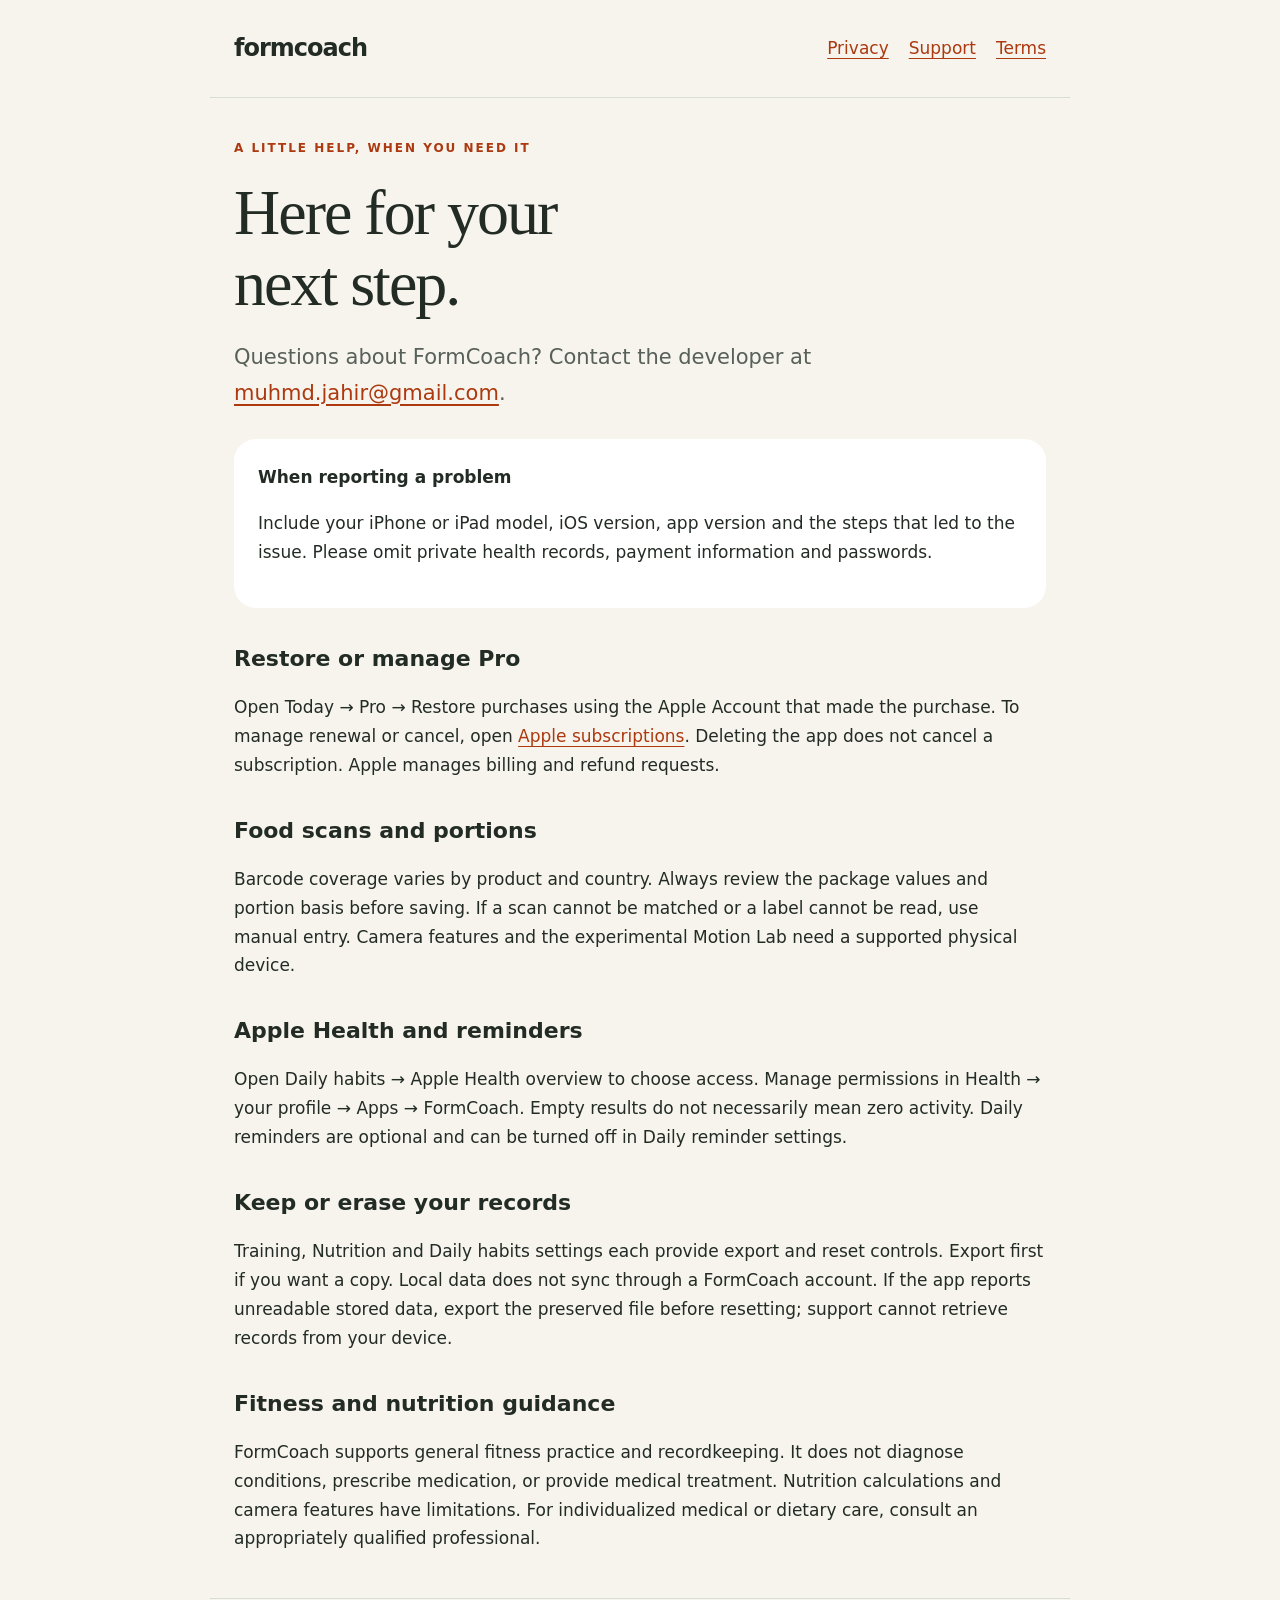
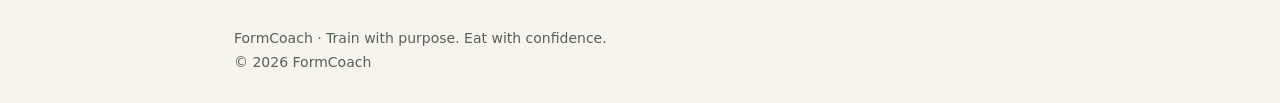
==== support/index.html @ a0062494 "Publish FormCoach privacy and support pages" ====
<!doctype html><html lang="en"><head><meta charset="utf-8"><meta name="viewport" content="width=device-width,initial-scale=1"><meta name="description" content="FormCoach support and developer contact."><title>Support · FormCoach</title><link rel="stylesheet" href="../style.css"></head><body><header><a class="brand" href="../">formcoach</a><nav aria-label="Main"><a href="../">Privacy</a><a href="../support/">Support</a><a href="../terms/">Terms</a></nav></header><main><p class="eyebrow">A little help, when you need it</p><h1>Here for your<br>next step.</h1><p class="intro">Questions about FormCoach? Contact the developer at <a href="mailto:muhmd.jahir@gmail.com">muhmd.jahir@gmail.com</a>.</p><div class="card"><strong>When reporting a problem</strong><p>Include your iPhone or iPad model, iOS version, app version and the steps that led to the issue. Please omit private health records, payment information and passwords.</p></div>
<h2>Restore or manage Pro</h2><p>Open Today → Pro → Restore purchases using the Apple Account that made the purchase. To manage renewal or cancel, open <a href="https://apps.apple.com/account/subscriptions">Apple subscriptions</a>. Deleting the app does not cancel a subscription. Apple manages billing and refund requests.</p>
<h2>Food scans and portions</h2><p>Barcode coverage varies by product and country. Always review the package values and portion basis before saving. If a scan cannot be matched or a label cannot be read, use manual entry. Camera features and the experimental Motion Lab need a supported physical device.</p>
<h2>Apple Health and reminders</h2><p>Open Daily habits → Apple Health overview to choose access. Manage permissions in Health → your profile → Apps → FormCoach. Empty results do not necessarily mean zero activity. Daily reminders are optional and can be turned off in Daily reminder settings.</p>
<h2>Keep or erase your records</h2><p>Training, Nutrition and Daily habits settings each provide export and reset controls. Export first if you want a copy. Local data does not sync through a FormCoach account. If the app reports unreadable stored data, export the preserved file before resetting; support cannot retrieve records from your device.</p>
<h2>Fitness and nutrition guidance</h2><p>FormCoach supports general fitness practice and recordkeeping. It does not diagnose conditions, prescribe medication, or provide medical treatment. Nutrition calculations and camera features have limitations. For individualized medical or dietary care, consult an appropriately qualified professional.</p></main><footer>FormCoach · Train with purpose. Eat with confidence.<br>© 2026 FormCoach</footer></body></html>
---- style.css ----
:root{color-scheme:light dark;--paper:#f6f4ed;--card:#fff;--ink:#232b25;--muted:#576059;--accent:#ac390f;--line:#d9ded3}*{box-sizing:border-box}body{margin:0;background:var(--paper);color:var(--ink);font:17px/1.7 system-ui,-apple-system,sans-serif}header,main,footer{max-width:860px;margin:auto;padding:28px 24px}header{display:flex;align-items:center;justify-content:space-between;gap:24px;border-bottom:1px solid var(--line)}.brand{font-weight:750;font-size:24px;color:var(--ink);text-decoration:none;letter-spacing:-1px}nav{display:flex;gap:20px;flex-wrap:wrap}a{color:var(--accent);text-underline-offset:4px}a:focus-visible{outline:3px solid var(--accent);outline-offset:5px}h1{font:clamp(40px,8vw,64px)/1.1 Georgia,serif;letter-spacing:-2px;margin:20px 0}h2{font-size:22px;margin-top:36px;line-height:1.4}.intro{font-size:21px;color:var(--muted)}.eyebrow{font-size:12px;text-transform:uppercase;letter-spacing:2px;font-weight:700;color:var(--accent)}.card{background:var(--card);padding:24px;border-radius:22px;margin:28px 0}li{margin-bottom:10px}footer{border-top:1px solid var(--line);color:var(--muted);font-size:14px}small{color:var(--muted)}@media(max-width:540px){header{align-items:flex-start;flex-direction:column;gap:12px}nav{gap:16px}main{padding-top:18px}.card{padding:20px}}@media(prefers-color-scheme:dark){:root{--paper:#171d19;--card:#222c24;--ink:#f2f1e9;--muted:#b5c1b6;--accent:#ffac85;--line:#3c4940}}
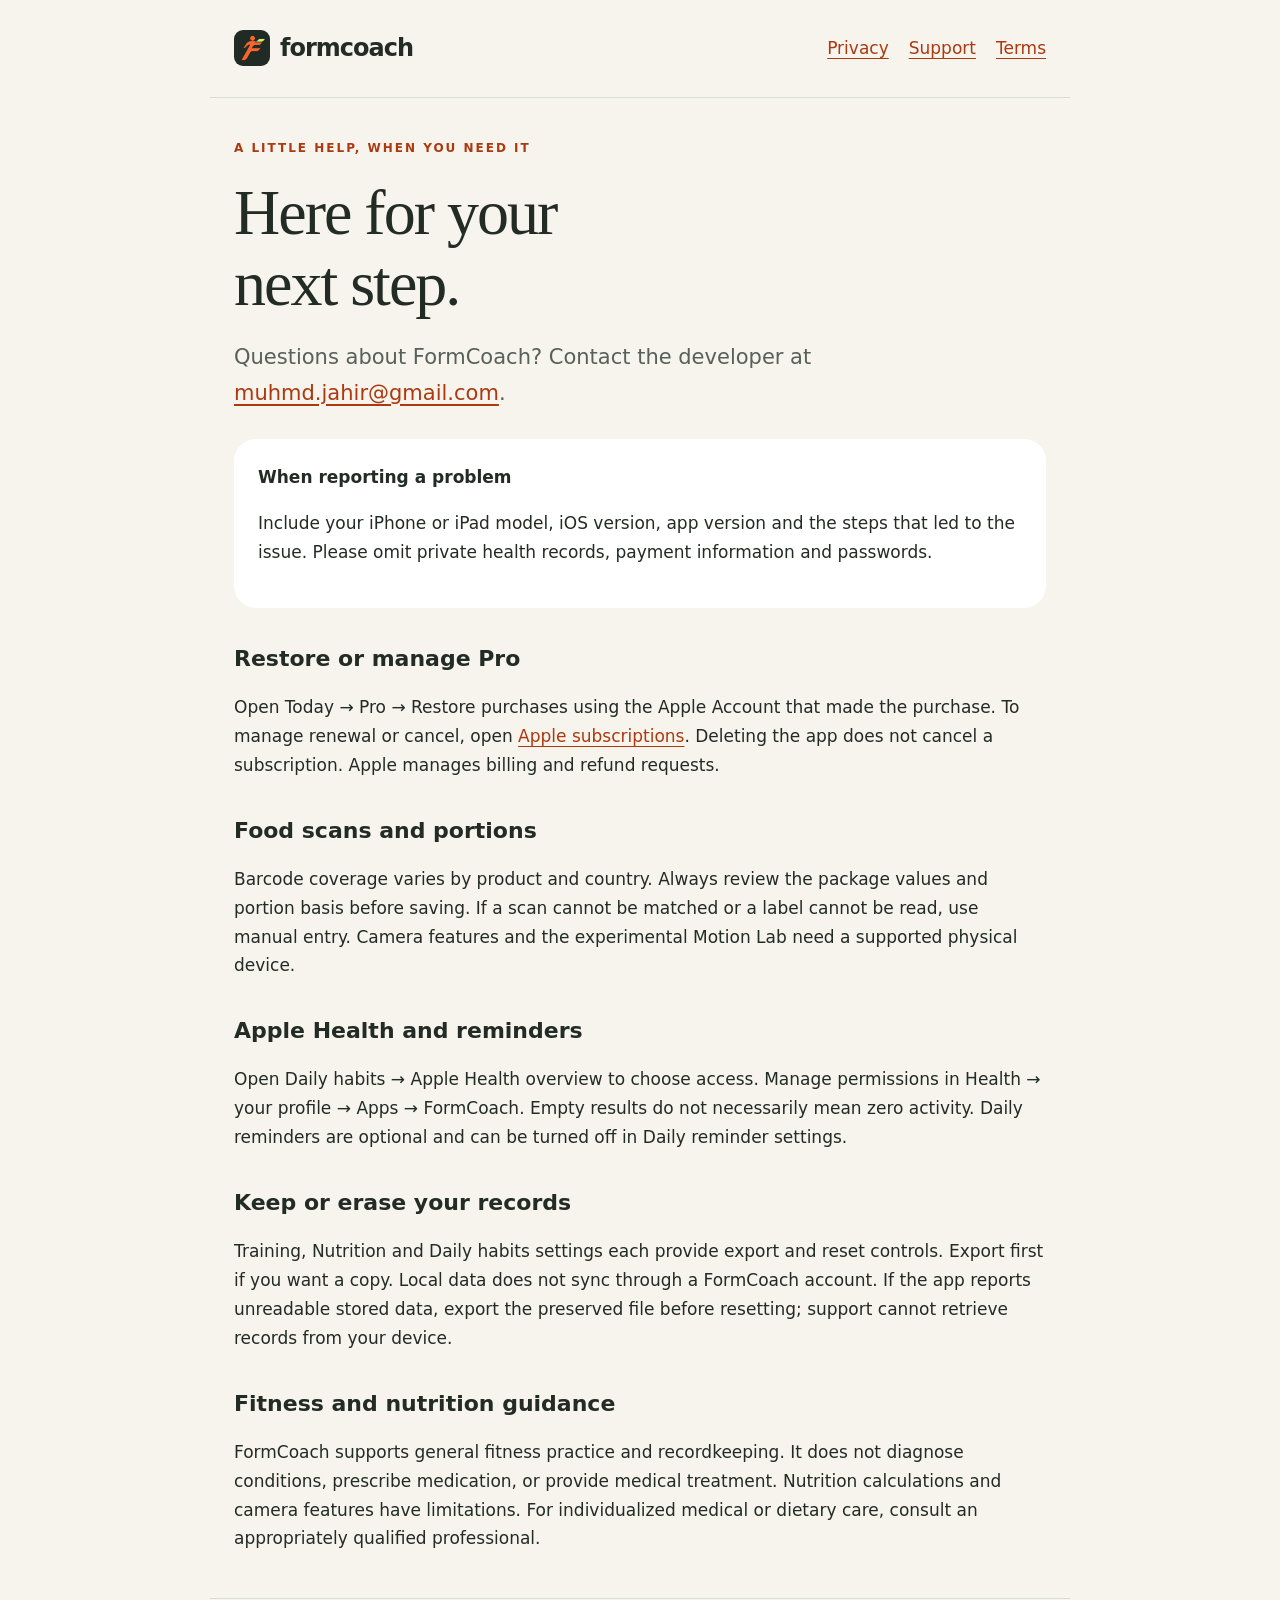
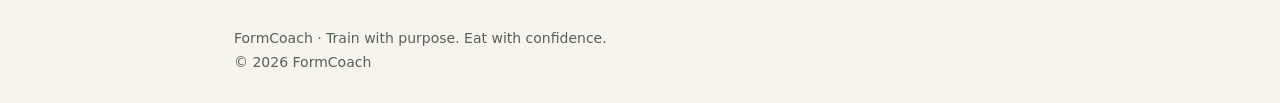
==== commit 85b4f903: "Add the new FormCoach brand mark" ====
--- a/support/index.html
+++ b/support/index.html
@@ -1,4 +1,4 @@
-<!doctype html><html lang="en"><head><meta charset="utf-8"><meta name="viewport" content="width=device-width,initial-scale=1"><meta name="description" content="FormCoach support and developer contact."><title>Support · FormCoach</title><link rel="stylesheet" href="../style.css"></head><body><header><a class="brand" href="../">formcoach</a><nav aria-label="Main"><a href="../">Privacy</a><a href="../support/">Support</a><a href="../terms/">Terms</a></nav></header><main><p class="eyebrow">A little help, when you need it</p><h1>Here for your<br>next step.</h1><p class="intro">Questions about FormCoach? Contact the developer at <a href="mailto:muhmd.jahir@gmail.com">muhmd.jahir@gmail.com</a>.</p><div class="card"><strong>When reporting a problem</strong><p>Include your iPhone or iPad model, iOS version, app version and the steps that led to the issue. Please omit private health records, payment information and passwords.</p></div>
+<!doctype html><html lang="en"><head><meta charset="utf-8"><meta name="viewport" content="width=device-width,initial-scale=1"><meta name="description" content="FormCoach support and developer contact."><title>Support · FormCoach</title><link rel="stylesheet" href="../style.css"><link rel="icon" href="../logo.png"></head><body><header><a class="brand" href="../"><img src="../logo.png" width="36" height="36" alt="">formcoach</a><nav aria-label="Main"><a href="../">Privacy</a><a href="../support/">Support</a><a href="../terms/">Terms</a></nav></header><main><p class="eyebrow">A little help, when you need it</p><h1>Here for your<br>next step.</h1><p class="intro">Questions about FormCoach? Contact the developer at <a href="mailto:muhmd.jahir@gmail.com">muhmd.jahir@gmail.com</a>.</p><div class="card"><strong>When reporting a problem</strong><p>Include your iPhone or iPad model, iOS version, app version and the steps that led to the issue. Please omit private health records, payment information and passwords.</p></div>
 <h2>Restore or manage Pro</h2><p>Open Today → Pro → Restore purchases using the Apple Account that made the purchase. To manage renewal or cancel, open <a href="https://apps.apple.com/account/subscriptions">Apple subscriptions</a>. Deleting the app does not cancel a subscription. Apple manages billing and refund requests.</p>
 <h2>Food scans and portions</h2><p>Barcode coverage varies by product and country. Always review the package values and portion basis before saving. If a scan cannot be matched or a label cannot be read, use manual entry. Camera features and the experimental Motion Lab need a supported physical device.</p>
 <h2>Apple Health and reminders</h2><p>Open Daily habits → Apple Health overview to choose access. Manage permissions in Health → your profile → Apps → FormCoach. Empty results do not necessarily mean zero activity. Daily reminders are optional and can be turned off in Daily reminder settings.</p>
--- a/style.css
+++ b/style.css
@@ -1 +1,3 @@
 :root{color-scheme:light dark;--paper:#f6f4ed;--card:#fff;--ink:#232b25;--muted:#576059;--accent:#ac390f;--line:#d9ded3}*{box-sizing:border-box}body{margin:0;background:var(--paper);color:var(--ink);font:17px/1.7 system-ui,-apple-system,sans-serif}header,main,footer{max-width:860px;margin:auto;padding:28px 24px}header{display:flex;align-items:center;justify-content:space-between;gap:24px;border-bottom:1px solid var(--line)}.brand{font-weight:750;font-size:24px;color:var(--ink);text-decoration:none;letter-spacing:-1px}nav{display:flex;gap:20px;flex-wrap:wrap}a{color:var(--accent);text-underline-offset:4px}a:focus-visible{outline:3px solid var(--accent);outline-offset:5px}h1{font:clamp(40px,8vw,64px)/1.1 Georgia,serif;letter-spacing:-2px;margin:20px 0}h2{font-size:22px;margin-top:36px;line-height:1.4}.intro{font-size:21px;color:var(--muted)}.eyebrow{font-size:12px;text-transform:uppercase;letter-spacing:2px;font-weight:700;color:var(--accent)}.card{background:var(--card);padding:24px;border-radius:22px;margin:28px 0}li{margin-bottom:10px}footer{border-top:1px solid var(--line);color:var(--muted);font-size:14px}small{color:var(--muted)}@media(max-width:540px){header{align-items:flex-start;flex-direction:column;gap:12px}nav{gap:16px}main{padding-top:18px}.card{padding:20px}}@media(prefers-color-scheme:dark){:root{--paper:#171d19;--card:#222c24;--ink:#f2f1e9;--muted:#b5c1b6;--accent:#ffac85;--line:#3c4940}}
+
+.brand{display:flex;align-items:center;gap:10px}.brand img{border-radius:9px}
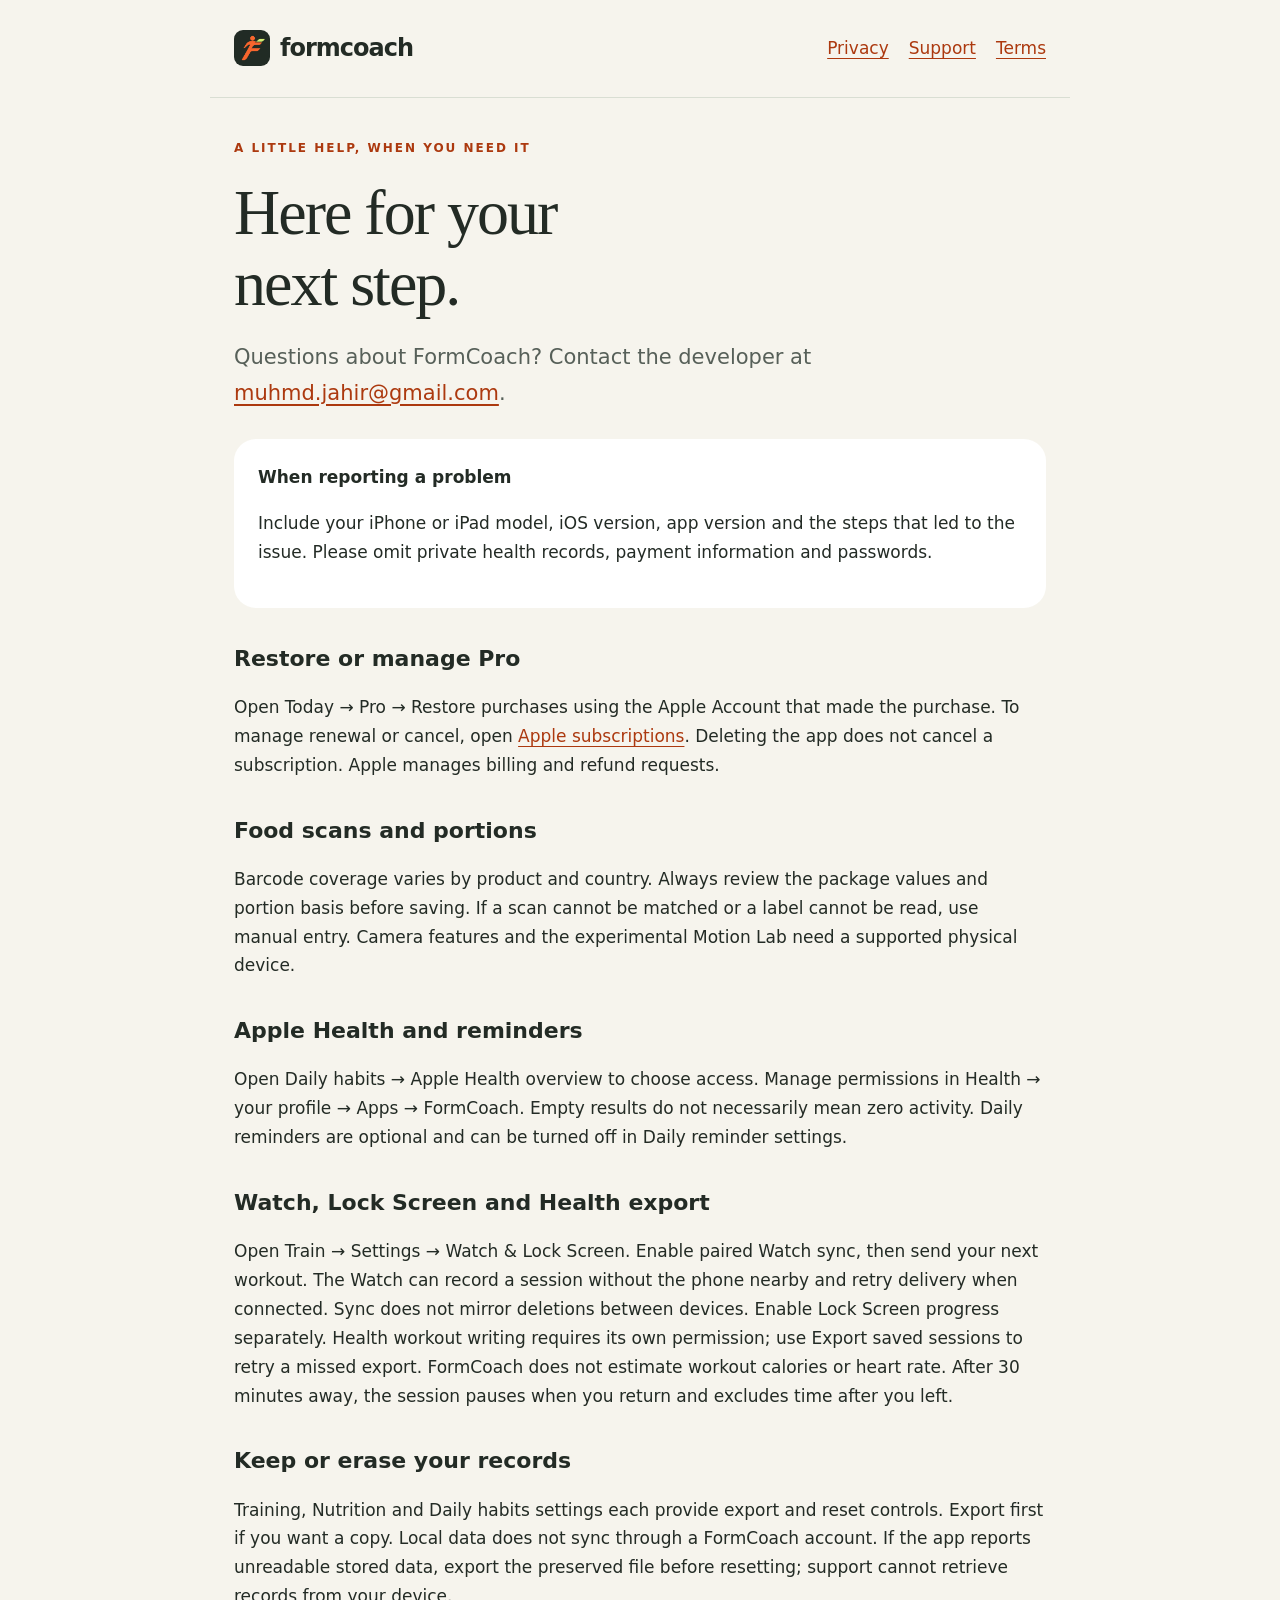
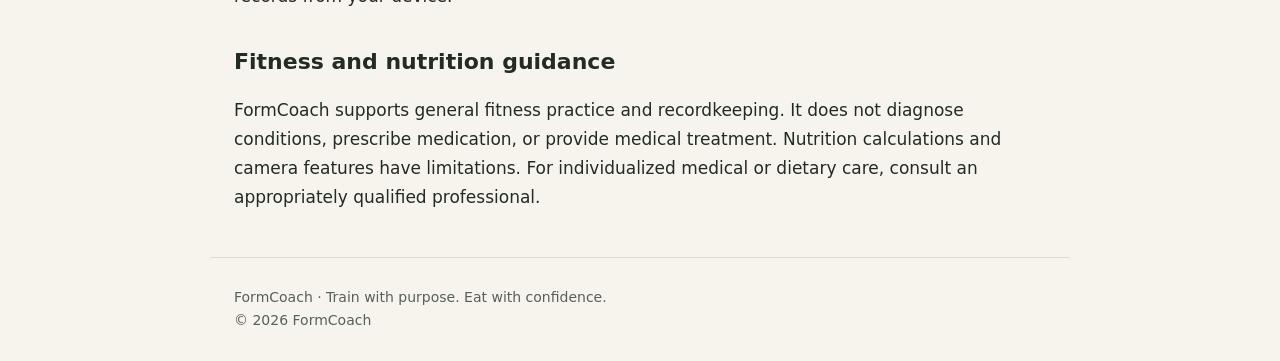
==== commit 4d20c7ac: "Add connected training support instructions" ====
--- a/support/index.html
+++ b/support/index.html
@@ -2,5 +2,6 @@
 <h2>Restore or manage Pro</h2><p>Open Today → Pro → Restore purchases using the Apple Account that made the purchase. To manage renewal or cancel, open <a href="https://apps.apple.com/account/subscriptions">Apple subscriptions</a>. Deleting the app does not cancel a subscription. Apple manages billing and refund requests.</p>
 <h2>Food scans and portions</h2><p>Barcode coverage varies by product and country. Always review the package values and portion basis before saving. If a scan cannot be matched or a label cannot be read, use manual entry. Camera features and the experimental Motion Lab need a supported physical device.</p>
 <h2>Apple Health and reminders</h2><p>Open Daily habits → Apple Health overview to choose access. Manage permissions in Health → your profile → Apps → FormCoach. Empty results do not necessarily mean zero activity. Daily reminders are optional and can be turned off in Daily reminder settings.</p>
+<h2>Watch, Lock Screen and Health export</h2><p>Open Train → Settings → Watch &amp; Lock Screen. Enable paired Watch sync, then send your next workout. The Watch can record a session without the phone nearby and retry delivery when connected. Sync does not mirror deletions between devices. Enable Lock Screen progress separately. Health workout writing requires its own permission; use Export saved sessions to retry a missed export. FormCoach does not estimate workout calories or heart rate. After 30 minutes away, the session pauses when you return and excludes time after you left.</p>
 <h2>Keep or erase your records</h2><p>Training, Nutrition and Daily habits settings each provide export and reset controls. Export first if you want a copy. Local data does not sync through a FormCoach account. If the app reports unreadable stored data, export the preserved file before resetting; support cannot retrieve records from your device.</p>
 <h2>Fitness and nutrition guidance</h2><p>FormCoach supports general fitness practice and recordkeeping. It does not diagnose conditions, prescribe medication, or provide medical treatment. Nutrition calculations and camera features have limitations. For individualized medical or dietary care, consult an appropriately qualified professional.</p></main><footer>FormCoach · Train with purpose. Eat with confidence.<br>© 2026 FormCoach</footer></body></html>
